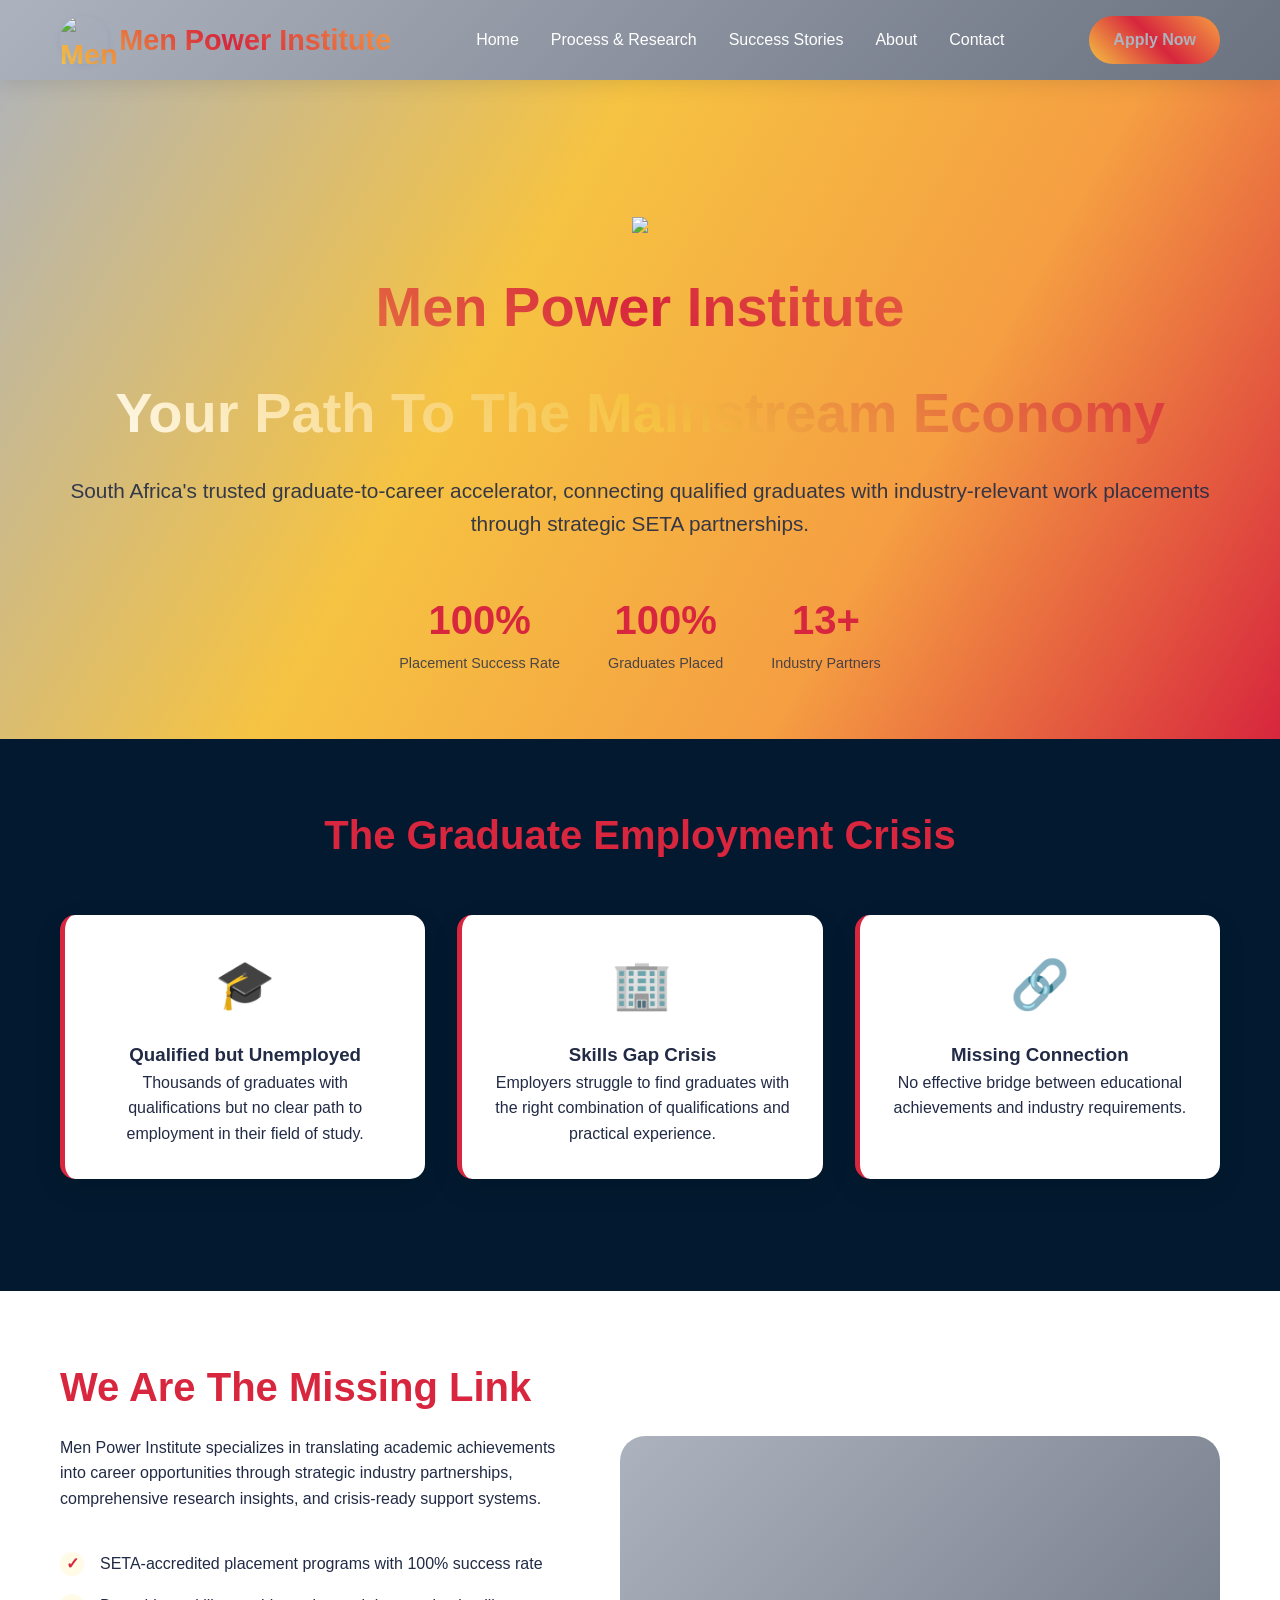
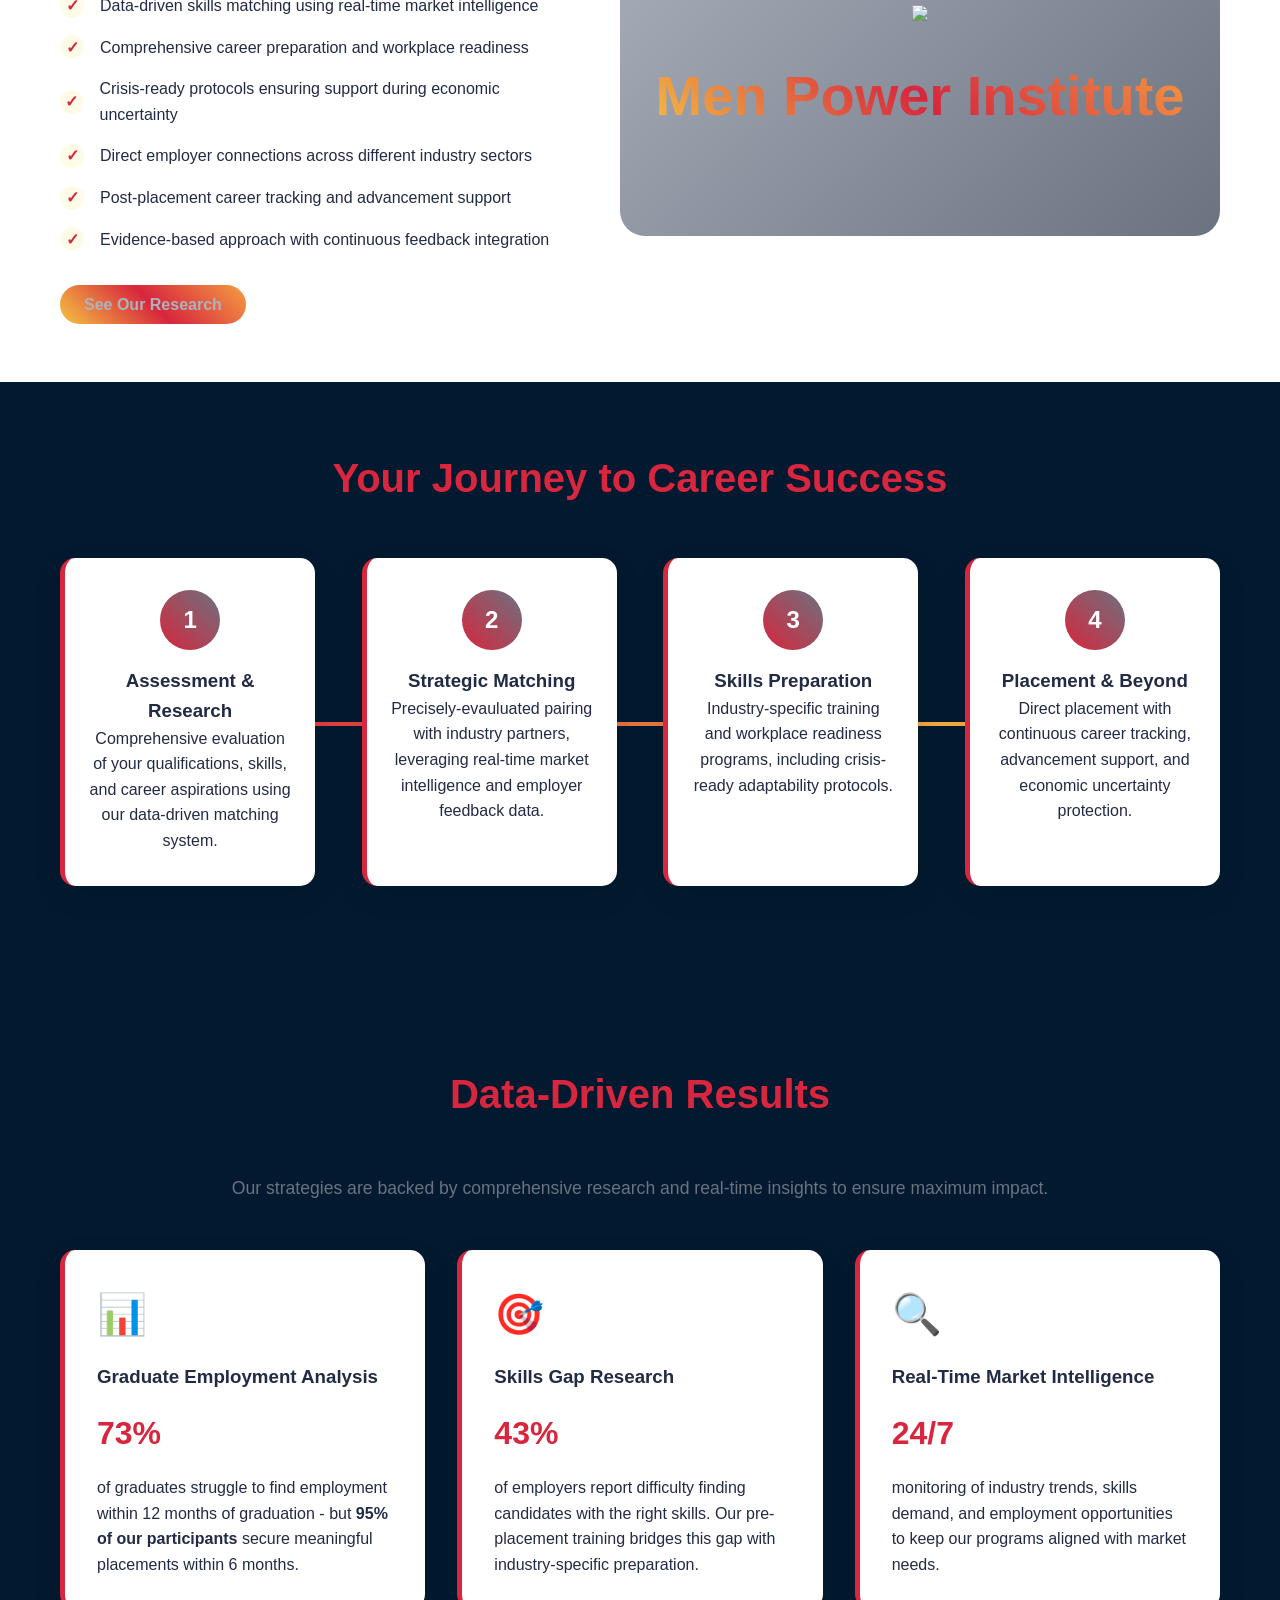
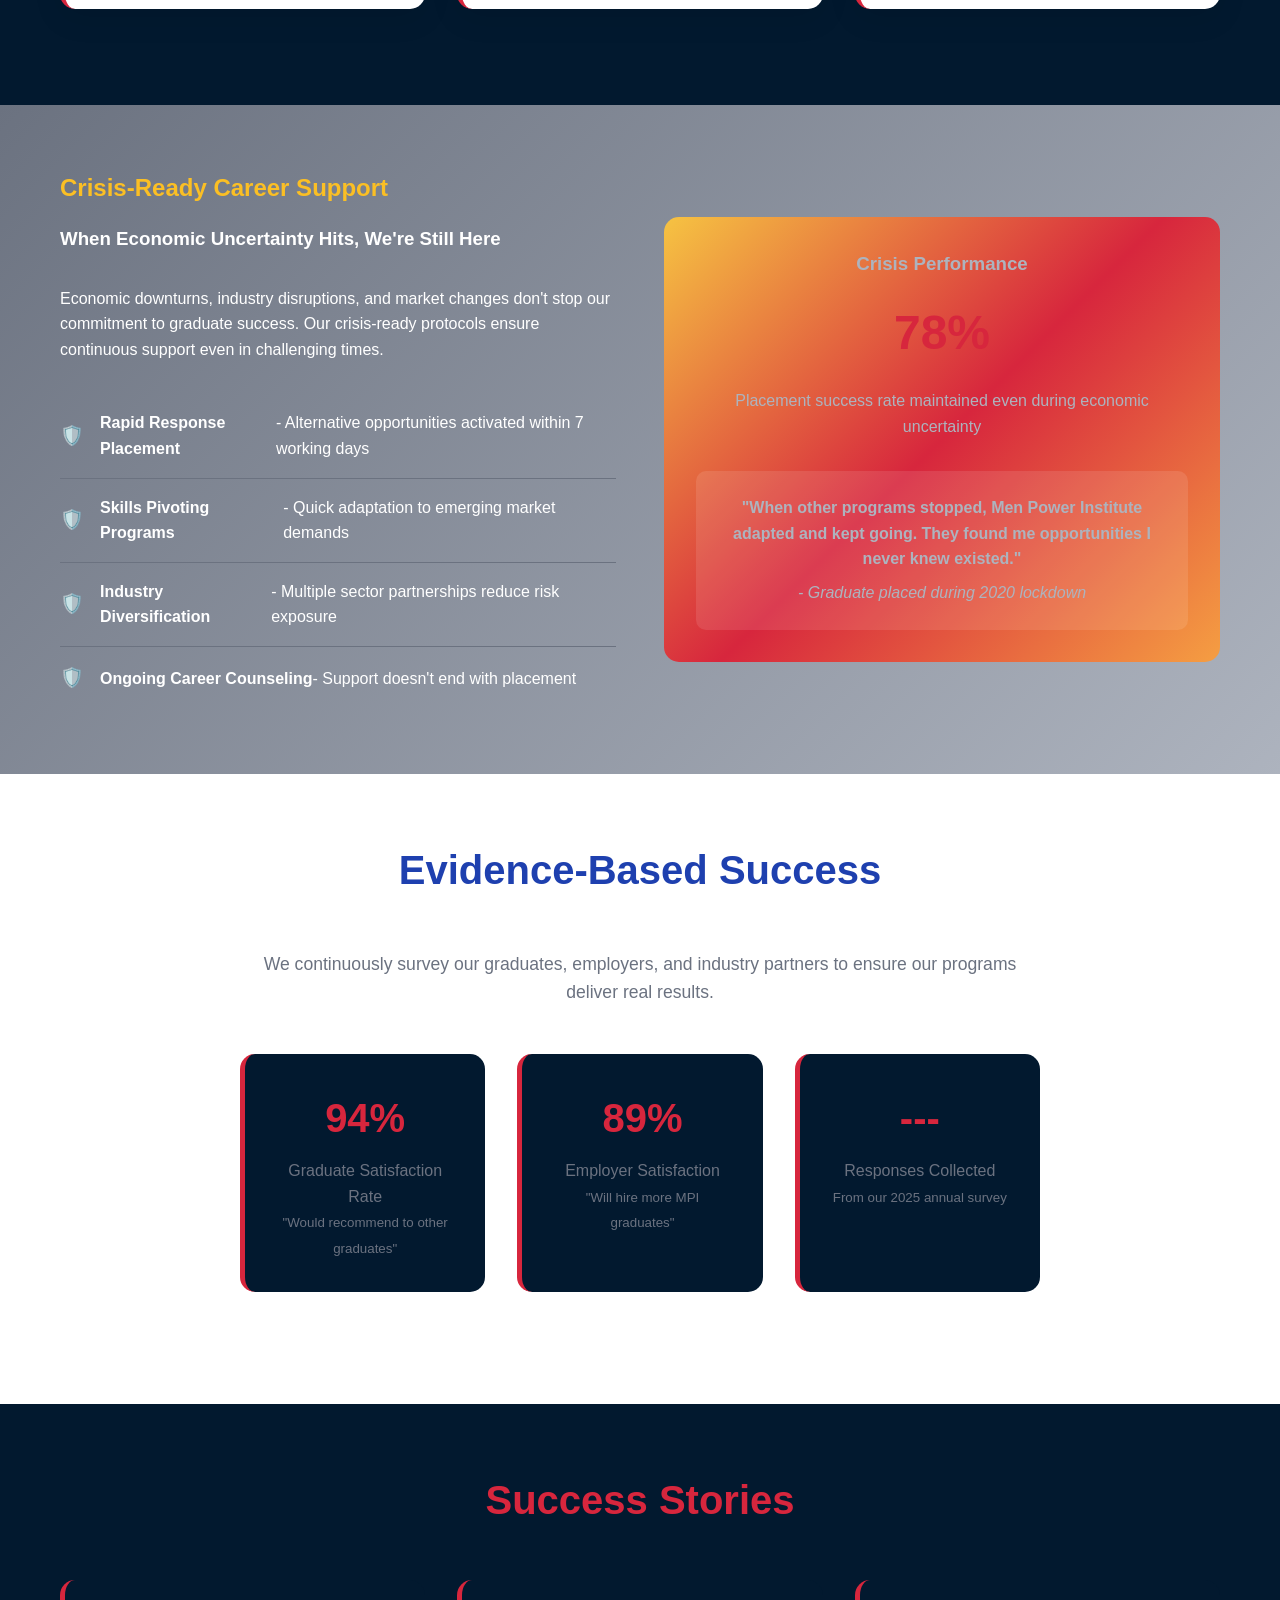
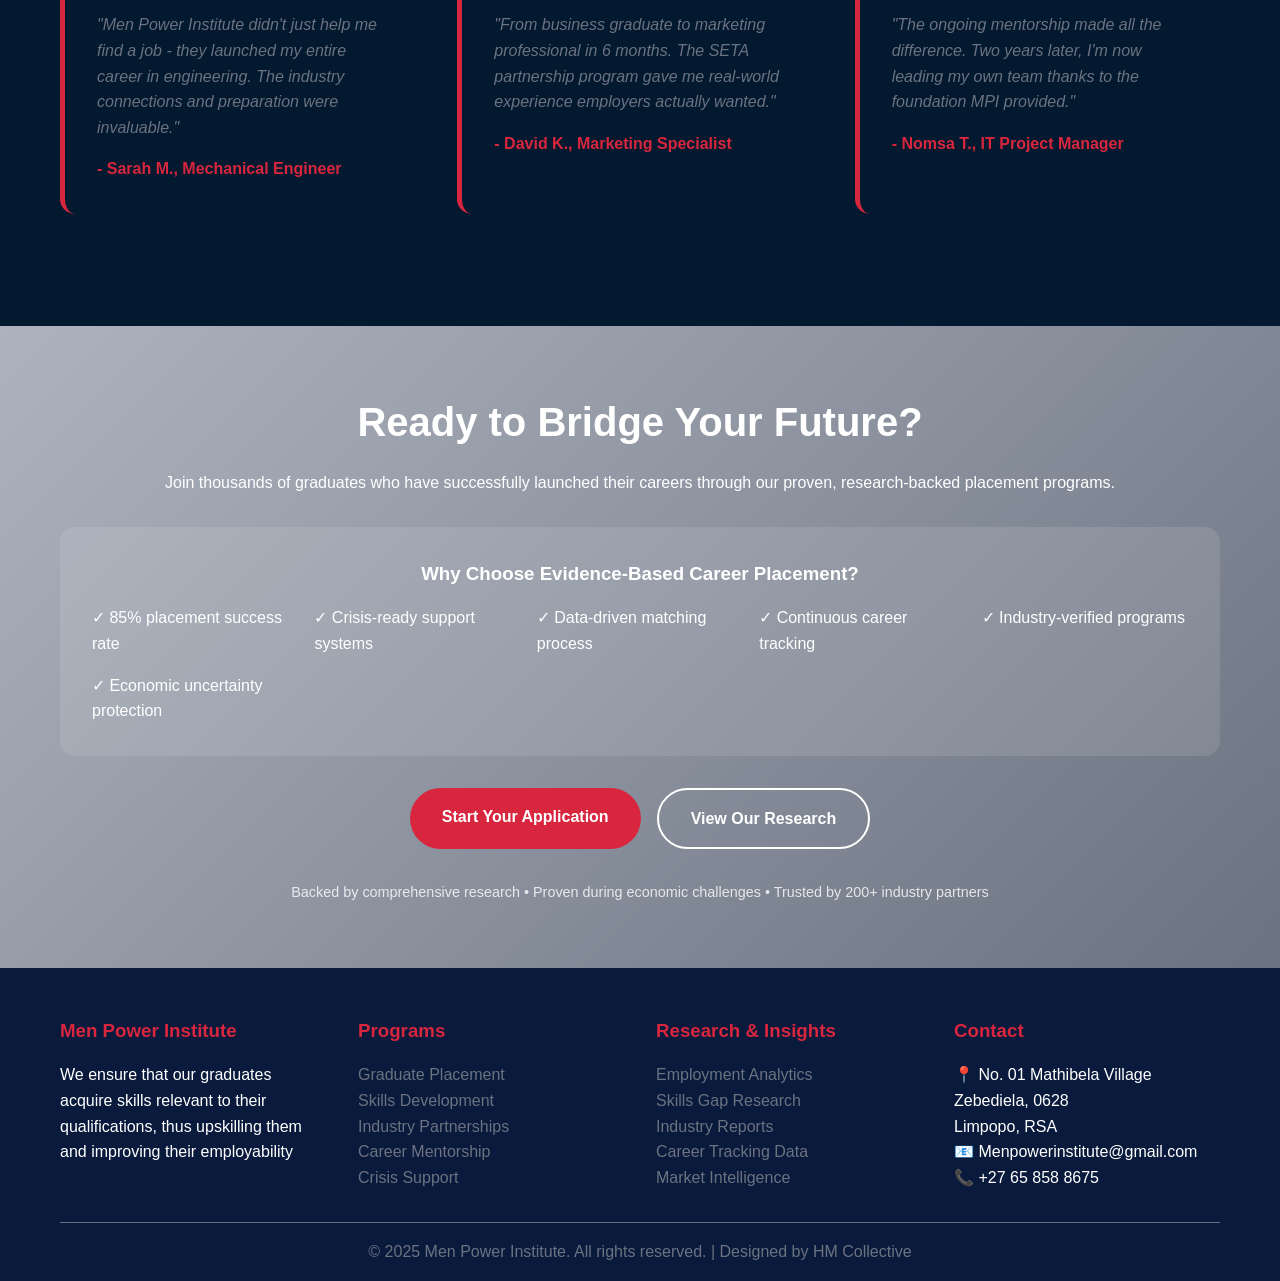
==== Home.html @ bde64625 "Add files via upload" ====
<!DOCTYPE html>
<html lang="en">
    <head>
        <meta charset="UTF-8">
        <meta name="viewport" content="width=device-width, initial-scale=1.0">
        <title>Men Power Institute - Bridging Graduates to Careers</title>
        <link rel="stylesheet" href="style.css">
    </head>
    <body>
        <header class="header" id="main-header">
            <div class="container">
                <nav class="nav">
                    <div class="logo">Men Power Institute</div>
                    <ul class="nav-menu">
                        <li><a href="Home">Home</a></li>
                        <li><a href="Process and Research.html">Process & Research</a></li>
                        <li><a href="#success">Success Stories</a></li>
                        <li><a href="#about">About</a></li>
                        <li><a href="Contact.html">Contact</a></li>
                    </ul>
                    <a href="#apply" class="cta-button">Apply Now</a>
                    <button id="header-toggle" class="header-toggle" aria-label="Expand header">
                        <span>☰</span>
                    </button>
                </nav>
            </div>
        </header>
        <section class="hero" id="home">
            <div style="margin-top: 2rem; font-size: 4rem;">
                <img src="Images/Logo-Image.png" style="max-width: 25%; max-height: 25%;"/>
                <div class="hero-logo">Men Power Institute</div>
            </div>
            <div class="container">
                    <h1>Your Path To The Mainstream Economy</h1>
                    <p class="hero-subtitle">South Africa's trusted graduate-to-career accelerator, connecting qualified graduates with industry-relevant work placements through strategic SETA partnerships.</p>
                    <div class="hero-stats">
                        <div class="stat-item">
                            <div class="stat-number">100%</div>
                            <div class="stat-label">Placement Success Rate</div>
                        </div>
                        <div class="stat-item">
                            <div class="stat-number">100%</div>
                            <div class="stat-label">Graduates Placed</div>
                        </div>
                        <div class="stat-item">
                            <div class="stat-number">13+</div>
                            <div class="stat-label">Industry Partners</div>
                        </div>
                    </div>
                </div>
            </div>
        </section>
        <section class="problem-section">
            <div class="container">
                <h2 class="section-title">The Graduate Employment Crisis</h2>
                <div class="problem-grid">
                    <div class="problem-card">
                        <div class="problem-icon">🎓</div>
                        <h3>Qualified but Unemployed</h3>
                        <p>Thousands of graduates with qualifications but no clear path to employment in their field of study.</p>
                    </div>
                    <div class="problem-card">
                        <div class="problem-icon">🏢</div>
                        <h3>Skills Gap Crisis</h3>
                        <p>Employers struggle to find graduates with the right combination of qualifications and practical experience.</p>
                    </div>
                    <div class="problem-card">
                        <div class="problem-icon">🔗</div>
                        <h3>Missing Connection</h3>
                        <p>No effective bridge between educational achievements and industry requirements.</p>
                    </div>
                </div>
            </div>
        </section>
        <section class="solution-section">
            <div class="container">
                <div class="solution-content">
                    <div class="solution-text">
                        <h2>We Are The Missing Link</h2>
                        <p>Men Power Institute specializes in translating academic achievements into career opportunities through strategic industry partnerships, comprehensive research insights, and crisis-ready support systems.</p>
                        <ul class="solution-features">
                            <li>SETA-accredited placement programs with 100% success rate</li>
                            <li>Data-driven skills matching using real-time market intelligence</li>
                            <li>Comprehensive career preparation and workplace readiness</li>
                            <li>Crisis-ready protocols ensuring support during economic uncertainty</li>
                            <li>Direct employer connections across different industry sectors</li>
                            <li>Post-placement career tracking and advancement support</li>
                            <li>Evidence-based approach with continuous feedback integration</li>
                        </ul>
                        <a href="#research" class="cta-button">See Our Research</a>
                    </div>
                    <div class="solution-visual">
                        <div style="margin-top: 2rem; font-size: 4rem; ">
                            <img src="Images/Logo-Image.png" style="max-width: 100%; max-height: 100%;"/>
                            <div class="hero-logo">Men Power Institute</div>
                        </div>
                    </div>
                </div>
            </div>
        </section>
        <section class="process-section" id="process">
            <div class="container">
                <h2 class="section-title">Your Journey to Career Success</h2>
                <div class="process-timeline">
                    <div class="process-step">
                        <div class="step-number">1</div>
                        <h3>Assessment & Research</h3>
                        <p>Comprehensive evaluation of your qualifications, skills, and career aspirations using our data-driven matching system.</p>
                    </div>
                    <div class="process-step">
                        <div class="step-number">2</div>
                        <h3>Strategic Matching</h3>
                        <p>Precisely-evauluated pairing with industry partners, leveraging real-time market intelligence and employer feedback data.</p>
                    </div>
                    <div class="process-step">
                        <div class="step-number">3</div>
                        <h3>Skills Preparation</h3>
                        <p>Industry-specific training and workplace readiness programs, including crisis-ready adaptability protocols.</p>
                    </div>
                    <div class="process-step">
                        <div class="step-number">4</div>
                        <h3>Placement & Beyond</h3>
                        <p>Direct placement with continuous career tracking, advancement support, and economic uncertainty protection.</p>
                    </div>
                </div>
            </div>
        </section>
        <section class="research-section" id="research">
            <div class="container">
                <h2 class="section-title">Data-Driven Results</h2>
                <p style="text-align: center; margin-bottom: 3rem; color: #6b7280; font-size: 1.1rem;">
                    Our strategies are backed by comprehensive research and real-time insights to ensure maximum impact.
                </p>
                <div class="research-grid">
                    <div class="research-card">
                        <div class="research-icon">📊</div>
                        <h3>Graduate Employment Analysis</h3>
                        <span class="data-highlight">73%</span>
                        <p>of graduates struggle to find employment within 12 months of graduation - but <strong>95% of our participants</strong> secure meaningful placements within 6 months.</p>
                    </div>
                    <div class="research-card">
                        <div class="research-icon">🎯</div>
                        <h3>Skills Gap Research</h3>
                        <span class="data-highlight">43%</span>
                        <p>of employers report difficulty finding candidates with the right skills. Our pre-placement training bridges this gap with industry-specific preparation.</p>
                    </div>
                    <div class="research-card">
                        <div class="research-icon">🔍</div>
                        <h3>Real-Time Market Intelligence</h3>
                        <span class="data-highlight">24/7</span>
                        <p>monitoring of industry trends, skills demand, and employment opportunities to keep our programs aligned with market needs.</p>
                    </div>
                </div>
            </div>
        </section>
        <section class="crisis-section">
            <div class="container">
                <div class="crisis-content">
                    <div class="crisis-text">
                        <h2 style="color: #fbbf24; margin-bottom: 1rem;">Crisis-Ready Career Support</h2>
                        <h3 style="margin-bottom: 2rem;">When Economic Uncertainty Hits, We're Still Here</h3>
                        <p style="margin-bottom: 2rem;">Economic downturns, industry disruptions, and market changes don't stop our commitment to graduate success. Our crisis-ready protocols ensure continuous support even in challenging times.</p>
                        <ul class="crisis-features">
                            <li><strong>Rapid Response Placement</strong> - Alternative opportunities activated within 7 working days</li>
                            <li><strong>Skills Pivoting Programs</strong> - Quick adaptation to emerging market demands</li>
                            <li><strong>Industry Diversification</strong> - Multiple sector partnerships reduce risk exposure</li>
                            <li><strong>Ongoing Career Counseling</strong> - Support doesn't end with placement</li>
                        </ul>
                    </div>
                    <div class="crisis-visual">
                        <h3>Crisis Performance</h3>
                        <div class="crisis-stat">78%</div>
                        <p style="margin-bottom: 2rem;">Placement success rate maintained even during economic uncertainty</p>
                        <div style="background: rgba(255,255,255,0.1); padding: 1.5rem; border-radius: 10px;">
                            <strong>"When other programs stopped, Men Power Institute adapted and kept going. They found me opportunities I never knew existed."</strong>
                            <br><em style="margin-top: 0.5rem; display: block;">- Graduate placed during 2020 lockdown</em>
                        </div>
                    </div>
                </div>
            </div>
        </section>
        <section class="survey-section">
            <div class="container">
                <div class="survey-content">
                    <h2 class="section-title" style="color: #1e40af;">Evidence-Based Success</h2>
                    <p style="margin-bottom: 2rem; color: #6b7280; font-size: 1.1rem;">
                        We continuously survey our graduates, employers, and industry partners to ensure our programs deliver real results.
                    </p>
                    <div class="survey-stats">
                        <div class="survey-stat">
                            <div class="survey-number">94%</div>
                            <div class="survey-label">Graduate Satisfaction Rate</div>
                            <small style="color: #6b7280;">"Would recommend to other graduates"</small>
                        </div>
                        <div class="survey-stat">
                            <div class="survey-number">89%</div>
                            <div class="survey-label">Employer Satisfaction</div>
                            <small style="color: #6b7280;">"Will hire more MPI graduates"</small>
                        </div>
                        <div class="survey-stat">
                            <div class="survey-number">---</div>
                            <div class="survey-label">Responses Collected</div>
                            <small style="color: #6b7280;">From our 2025 annual survey</small>
                        </div>
                    </div>
                    <!-- <div style="background: #f8fafc; padding: 2rem; border-radius: 15px; margin: 3rem 0; border-left: 5px solid #10b981;">
                        <h3 style="color: #1e40af; margin-bottom: 1rem;">What Our Research Reveals:</h3>
                        <div style="display: grid; grid-template-columns: repeat(auto-fit, minmax(250px, 1fr)); gap: 1rem; text-align: left;">
                            <div>• <strong>Faster Career Growth:</strong> N/A (2.3x promotion rate vs industry average)</div>
                            <div>• <strong>Higher Job Satisfaction:</strong> N/A (87% report loving their work)</div>
                            <div>• <strong>Better Skill Matching:</strong> N\A (92% use their degree daily)</div>
                            <div>• <strong>Stronger Networks:</strong> N\A (78% maintain industry connections)</div>
                        </div> -- IGNORE --->
                    </div>
                </div>
            </div>
        </section>
        <section class="success-section" id="success">
            <div class="container">
                <h2 class="section-title">Success Stories</h2>
                <div class="testimonials">
                    <div class="testimonial">
                        <p class="testimonial-text">"Men Power Institute didn't just help me find a job - they launched my entire career in engineering. The industry connections and preparation were invaluable."</p>
                        <p class="testimonial-author">- Sarah M., Mechanical Engineer</p>
                    </div>
                    <div class="testimonial">
                        <p class="testimonial-text">"From business graduate to marketing professional in 6 months. The SETA partnership program gave me real-world experience employers actually wanted."</p>
                        <p class="testimonial-author">- David K., Marketing Specialist</p>
                    </div>
                    <div class="testimonial">
                        <p class="testimonial-text">"The ongoing mentorship made all the difference. Two years later, I'm now leading my own team thanks to the foundation MPI provided."</p>
                        <p class="testimonial-author">- Nomsa T., IT Project Manager</p>
                    </div>
                </div>
            </div>
        </section>
        <section class="cta-section" id="apply">
            <div class="container">
                <div class="cta-content">
                    <h2>Ready to Bridge Your Future?</h2>
                    <p>Join thousands of graduates who have successfully launched their careers through our proven, research-backed placement programs.</p>
                    <div style="background: rgba(255,255,255,0.1); padding: 2rem; border-radius: 15px; margin: 2rem 0;">
                        <h3 style="margin-bottom: 1rem;">Why Choose Evidence-Based Career Placement?</h3>
                        <div style="display: grid; grid-template-columns: repeat(auto-fit, minmax(200px, 1fr)); gap: 1rem; text-align: left;">
                            <div>✓ 85% placement success rate</div>
                            <div>✓ Crisis-ready support systems</div>
                            <div>✓ Data-driven matching process</div>
                            <div>✓ Continuous career tracking</div>
                            <div>✓ Industry-verified programs</div>
                            <div>✓ Economic uncertainty protection</div>
                        </div>
                    </div>
                    <div class="cta-buttons">
                        <a href="Application.html" class="btn-primary">Start Your Application</a>
                        <a href="#research" class="btn-secondary">View Our Research</a>
                    </div>
                    <p style="margin-top: 2rem; font-size: 0.9rem; opacity: 0.8;">
                        Backed by comprehensive research • Proven during economic challenges • Trusted by 200+ industry partners
                    </p>
                </div>
            </div>
        </section>
        <footer class="footer" id="contact">
            <div class="container">
                <div class="footer-content">
                    <div class="footer-section">
                        <h3>Men Power Institute</h3>
                        <p>We ensure that our graduates acquire skills relevant to their qualifications, thus upskilling them and improving their employability</p>
                    </div>
                    <div class="footer-section">
                        <h3>Programs</h3>
                        <ul style="list-style: none;">
                            <li><a href="#">Graduate Placement</a></li>
                            <li><a href="#">Skills Development</a></li>
                            <li><a href="#">Industry Partnerships</a></li>
                            <li><a href="#">Career Mentorship</a></li>
                            <li><a href="#">Crisis Support</a></li>
                        </ul>
                    </div>
                    <div class="footer-section">
                        <h3>Research & Insights</h3>
                        <ul style="list-style: none;">
                            <li><a href="#">Employment Analytics</a></li>
                            <li><a href="#">Skills Gap Research</a></li>
                            <li><a href="#">Industry Reports</a></li>
                            <li><a href="#">Career Tracking Data</a></li>
                            <li><a href="#">Market Intelligence</a></li>
                        </ul>
                    </div>
                    <div class="footer-section">
                        <h3>Contact</h3>
                        <p>📍 No. 01 Mathibela Village</p>
                        <p> Zebediela, 0628 </p> 
                        <p> Limpopo, RSA </p>
                        <p>📧 Menpowerinstitute@gmail.com </p>
                        <p>📞 +27 65 858 8675 </p>
                    </div>
                </div>
                <div class="footer-bottom">
                    <p>&copy; 2025 Men Power Institute. All rights reserved. | Designed by HM Collective</p>
                </div>
            </div>
        </footer>
        <script>
            // Replace logo text with image + text after DOM loads
            window.addEventListener('DOMContentLoaded', function() {
                const logo = document.querySelector('.logo');
                if (logo) {
                    const container = document.createElement('span');
                    container.className = 'logo-container';
                    const img = document.createElement('img');
                    img.src = 'Images/Logo-Image.png';
                    img.alt = 'Men Power Institute Logo';
                    container.appendChild(img);
                    const text = document.createElement('span');
                    text.innerHTML = logo.innerHTML;
                    container.appendChild(text);
                    logo.innerHTML = '';
                    logo.appendChild(container);
                }
            });
            // Minimize header on scroll and show toggle icon with smooth transitions
            const header = document.getElementById('main-header');
            const toggleBtn = document.getElementById('header-toggle');
            let minimized = false;
            window.addEventListener('scroll', function() {
                if (window.scrollY > 80 && !minimized) {
                    header.classList.add('minimized');
                    header.classList.remove('expanded');
                    minimized = true;
                } else if (window.scrollY <= 80 && minimized) {
                    header.classList.remove('minimized');
                    header.classList.remove('expanded');
                    minimized = false;
                }
            });
            toggleBtn.addEventListener('click', function() {
                header.classList.remove('minimized');
                header.classList.add('expanded');
            });
            document.addEventListener('click', function(e) {
                if (header.classList.contains('expanded') && !header.contains(e.target)) {
                    header.classList.remove('expanded');
                    header.classList.add('minimized');
                }
            });
            // Simple scroll animations
            function animateOnScroll() {
                const elements = document.querySelectorAll('.problem-card, .process-step, .testimonial');
                elements.forEach(element => {
                    const elementTop = element.getBoundingClientRect().top;
                    const windowHeight = window.innerHeight;
                    if (elementTop < windowHeight - 100) {
                        element.style.opacity = '1';
                        element.style.transform = 'translateY(0)';
                        element.style.transition = 'all 0.6s ease-out';
                    } else {
                        element.style.opacity = '0';
                        element.style.transform = 'translateY(30px)';
                    }
                });
            }
            window.addEventListener('scroll', animateOnScroll);
            window.addEventListener('load', animateOnScroll);
            // Smooth scrolling for navigation links
            document.querySelectorAll('a[href^="#"]').forEach(anchor => {
                anchor.addEventListener('click', function (e) {
                    e.preventDefault();
                    const target = document.querySelector(this.getAttribute('href'));
                    if (target) {
                        target.scrollIntoView({ behavior: 'smooth', block: 'start' });
                    }
                });
            });
        </script>
    </body>
</html>
---- style.css ----
:root {
            --primary-blue: #adb3be;
            --secondary-blue: #1e3269;
            --accent-gold: #f6c342;
            --accent-orange: #f59e42;
            --accent-red: #d7263d;
            --accent-grey: #6b7280;
            --light-bg: rgb(2, 25, 47);
            --dark-bg: #0a1a3c;
            --white: #ffffff;
            --black: #000000;
            --text-dark: #222b45;
            --text-light: #03386e;
        }
        * { margin: 0; padding: 0; box-sizing: border-box; }
        body {
            font-family: 'Inter', -apple-system, BlinkMacSystemFont, sans-serif;
            line-height: 1.6;
            color: var(--text-dark);
            background: var(--white);
        }
        .container { max-width: 1200px; margin: 0 auto; padding: 0 20px; }
        /* Header */
        .header {
            background: linear-gradient(135deg, var(--primary-blue) 0%, var(--accent-grey) 100%);
            color: var(--white);
            padding: 1rem 0;
            position: fixed;
            width: 100%;
            top: 0;
            z-index: 1000;
            box-shadow: 0 4px 20px rgba(0,0,0,0.1);
            transition: padding 0.3s, box-shadow 0.3s;
        }
        .nav { display: flex; justify-content: space-between; align-items: center; }
        .logo {
            font-size: 1.8rem;
            font-weight: 700;
            background: linear-gradient(45deg, var(--accent-gold), var(--accent-red), var(--accent-orange));
            -webkit-background-clip: text;
            -webkit-text-fill-color: transparent;
            background-clip: text;
        }
        .logo-container { display: flex; align-items: center; gap: 0.7rem; }
        .logo-container img {
            height: 48px; width: 48px; object-fit: contain; border-radius: 50%;
            background: transparent; box-shadow: 0 2px 8px rgba(30,64,175,0.08);
            transition: height 0.3s, width 0.3s, transform 0.5s cubic-bezier(.4,2,.3,1);
        }
        .nav-menu { display: flex; list-style: none; gap: 2rem; }
        .nav-menu a {
            color: var(--white); text-decoration: none; font-weight: 500; transition: color 0.3s;
        }
        .nav-menu a:hover { color: var(--accent-red); }
        .cta-button {
            background: linear-gradient(45deg, var(--accent-gold), var(--accent-red), var(--accent-orange));
            color: var(--primary-blue); padding: 0.7rem 1.5rem; border: none; border-radius: 50px;
            font-weight: 600; cursor: pointer; transition: transform 0.3s; text-decoration: none;
        }
        .cta-button:hover {
            transform: translateY(-2px);
            box-shadow: 0 8px 25px rgba(215, 38, 61, 0.18);
        }
        .header-toggle {
            display: none; background: none; border: none; color: var(--white); cursor: pointer;
            margin-left: 1rem; font-size: 1.8rem; transition: all 0.3s;
        }
        .header.minimized { padding: 0.5rem 0; box-shadow: 0 2px 10px rgba(0,0,0,0.08); }
        .header.minimized .logo-container img { height: 32px; width: 32px; transform: translateX(-20px) rotate(-360deg); }
        .header.minimized .logo-container span { font-size: 1.2rem; opacity: 0.7; }
        .header.minimized .nav-menu, .header.minimized .cta-button {
            opacity: 0; pointer-events: none; transform: translateY(-20px);
        }
        .header.minimized .header-toggle { display: inline-block !important; opacity: 1; transform: translateY(0); }
        .header.expanded .nav-menu, .header.expanded .cta-button {
            display: flex !important; opacity: 1; pointer-events: auto; transform: translateY(0);
        }
        .header.expanded .logo-container img { transform: translateX(0) rotate(0deg); }
        .header.expanded .header-toggle { display: none !important; }
        @media (max-width: 768px) {
            .hero h1 { font-size: 2.5rem; }
            .hero-stats { flex-direction: column; gap: 1rem; }
            .solution-content { grid-template-columns: 1fr; }
            .process-timeline { flex-direction: column; gap: 1rem; }
            .process-timeline::before { display: none; }
            .process-step { width: 100%; }
            .nav-menu { display: none !important; }
            .header.expanded .nav-menu {
                display: flex !important; flex-direction: column; position: absolute; top: 60px; right: 20px;
                background: var(--primary-blue); padding: 1rem 2rem; border-radius: 10px; z-index: 1001;
                opacity: 1; transform: translateY(0);
            }
            .header.expanded .cta-button { display: block !important; margin-top: 1rem; opacity: 1; }
            .header-toggle { display: inline-block !important; opacity: 1; }
        }
        /* Hero Section */
        .hero {
            color: var(--); padding: 8rem 0 4rem; text-align: center; position: relative; overflow: hidden;
            background: linear-gradient(120deg, var(--primary-blue) 0%, var(--accent-gold) 40%, var(--accent-orange) 70%, var(--accent-red) 100%);
            animation: heroSlideshow 16s linear infinite; transition: background 2s;
        }
        @keyframes heroSlideshow {
            0% { background: linear-gradient(120deg, #0a1a3c 0%, #f6c342 40%, #f59e42 70%, #d7263d 100%);}
            20% { background: linear-gradient(120deg, #1e3269 0%, #f6c342 40%, #f59e42 70%, #d7263d 100%);}
            40% { background: linear-gradient(120deg, #0a1a3c 0%, #f59e42 40%, #f6c342 70%, #d7263d 100%);}
            60% { background: linear-gradient(120deg, #d7263d 0%, #f6c342 40%, #f59e42 70%, #0a1a3c 100%);}
            80% { background: linear-gradient(120deg, #f6c342 0%, #d7263d 40%, #0a1a3c 70%, #f59e42 100%);}
            100% { background: linear-gradient(120deg, #0a1a3c 0%, #f6c342 40%, #f59e42 70%, #d7263d 100%);}
        }
        .hero::before {
            content: '';
            position: absolute; top: 0; left: 0; right: 0; bottom: 0;
            background: url('data:image/svg+xml,<svg xmlns="http://www.w3.org/2000/svg" viewBox="0 0 1000 1000"><polygon fill="%23d7263d08" points="0,1000 1000,800 1000,1000"/></svg>');
            background-size: cover;
        }
        .hero-content { position: relative; z-index: 2; }

        .hero-logo {
            font-size: 3.5rem; margin-bottom: 1rem;
            font-weight: 700;
            background: linear-gradient(45deg, var(--accent-gold), var(--accent-red), var(--accent-orange));
            -webkit-background-clip: text;
            -webkit-text-fill-color: transparent;
            background-clip: text;
        }
        .hero h1 {
            font-size: 3.5rem; margin-bottom: 1rem;
            background: linear-gradient(45deg, var(--white), var(--accent-gold), var(--accent-red));
            -webkit-background-clip: text; -webkit-text-fill-color: transparent; background-clip: text;
        }
        .hero-subtitle { font-size: 1.3rem; margin-bottom: 2rem; opacity: 0.9; }
        .hero-stats { display: flex; justify-content: center; gap: 3rem; margin-top: 3rem; }
        .stat-item { text-align: center; }
        .stat-number { font-size: 2.5rem; font-weight: 700; color: var(--accent-red); }
        .stat-label { font-size: 0.9rem; opacity: 0.8; }
        /* Problem Section */
        .problem-section { padding: 4rem 0; background: var(--light-bg); }
        .section-title { font-size: 2.5rem; text-align: center; margin-bottom: 3rem; color: var(--accent-red); }
        .problem-grid {
            display: grid; grid-template-columns: repeat(auto-fit, minmax(300px, 1fr)); gap: 2rem; margin-bottom: 3rem;
        }
        .problem-card {
            background: var(--white); padding: 2rem; border-radius: 15px;
            box-shadow: 0 10px 30px rgba(0,0,0,0.08); text-align: center; transition: transform 0.3s;
            border-left: 5px solid var(--accent-red);
        }
        .problem-card:hover { transform: translateY(-10px); }
        .problem-icon { font-size: 3rem; margin-bottom: 1rem; }
        /* Solution Section */
        .solution-section { padding: 4rem 0; background: var(--white); }
        .solution-content {
            display: grid; grid-template-columns: 1fr 1fr; gap: 3rem; align-items: center;
        }
        .solution-text h2 { font-size: 2.5rem; margin-bottom: 1rem; color: var(--accent-red); }
        .solution-features { list-style: none; margin: 2rem 0; }
        .solution-features li {
            padding: 0.5rem 0; display: flex; align-items: center;
        }
        .solution-features li::before {
            content: '✓'; color: var(--accent-red); font-weight: bold; margin-right: 1rem;
            background: #fffbe6; border-radius: 50%; width: 24px; height: 24px; display: flex; align-items: center; justify-content: center;
        }
        .solution-visual {
            background: linear-gradient(135deg, var(--primary-blue), var(--accent-grey));
            border-radius: 25px; padding: 2rem; color: var(--white); text-align: center; min-height: 400px; min-width: 600px;
            display: flex; flex-direction: column; justify-content: center;
        }
        /* Process Section */
        .process-section { padding: 4rem 0; background: var(--light-bg); }
        .process-timeline {
            display: flex; justify-content: space-between; margin: 3rem 0; position: relative;
        }
        .process-timeline::before {
            content: ''; position: absolute; top: 50%; left: 10%; right: 10%; height: 4px;
            background: linear-gradient(90deg, var(--accent-red), var(--accent-gold)); border-radius: 2px;
        }
        .process-step {
            background: var(--white); border-radius: 15px; padding: 2rem 1.5rem; text-align: center;
            box-shadow: 0 10px 30px rgba(0,0,0,0.08); position: relative; z-index: 2; width: 22%;
            border-left: 5px solid var(--accent-red);
        }
        .step-number {
            background: linear-gradient(45deg, var(--accent-red), var(--accent-grey));
            color: var(--white); width: 60px; height: 60px; border-radius: 50%;
            display: flex; align-items: center; justify-content: center; font-size: 1.5rem; font-weight: bold; margin: 0 auto 1rem;
        }
        /* Research Section */
        .research-section { padding: 4rem 0; background: var(--light-bg); }
        .research-grid {
            display: grid; grid-template-columns: repeat(auto-fit, minmax(300px, 1fr)); gap: 2rem; margin: 2rem 0;
        }
        .research-card {
            background: var(--white); padding: 2rem; border-radius: 15px;
            box-shadow: 0 10px 30px rgba(0,0,0,0.08); transition: transform 0.3s;
            border-left: 5px solid var(--accent-red);
        }
        .research-card:hover { transform: translateY(-5px); }
        .research-icon { font-size: 2.5rem; margin-bottom: 1rem; color: var(--accent-red); }
        .data-highlight { font-size: 2rem; font-weight: 700; color: var(--accent-red); display: block; margin: 1rem 0; }
        /* Crisis Readiness Section */
        .crisis-section {
            padding: 4rem 0; background: linear-gradient(135deg, var(--accent-grey) 0%, var(--primary-blue) 100%);
            color: var(--white);
        }
        .crisis-content {
            display: grid; grid-template-columns: 1fr 1fr; gap: 3rem; align-items: center;
        }
        .crisis-features { list-style: none; }
        .crisis-features li {
            padding: 1rem 0; display: flex; align-items: center; border-bottom: 1px solid var(--accent-grey);
        }
        .crisis-features li:last-child { border-bottom: none; }
        .crisis-features li::before { content: '🛡️'; margin-right: 1rem; font-size: 1.2rem; }
        .crisis-visual {
            background: linear-gradient(135deg, var(--accent-gold), var(--accent-red), var(--accent-orange));
            border-radius: 15px; padding: 2rem; text-align: center; color: var(--primary-blue);
        }
        .crisis-stat { font-size: 3rem; font-weight: 700; margin: 1rem 0; color: var(--accent-red); }
        /* Survey Section */
        .survey-section { padding: 4rem 0; background: var(--white); }
        .survey-content { text-align: center; max-width: 800px; margin: 0 auto; }
        .survey-stats {
            display: grid; grid-template-columns: repeat(auto-fit, minmax(200px, 1fr)); gap: 2rem; margin: 3rem 0;
        }
        .survey-stat {
            background: var(--light-bg); padding: 2rem; border-radius: 15px; border-left: 5px solid var(--accent-red);
        }
        .survey-number { font-size: 2.5rem; font-weight: 700; color: var(--accent-red); }
        .survey-label { color: var(--accent-grey); margin-top: 0.5rem; }
        /* Success Stories */
        .success-section { padding: 4rem 0; background: var(--light-bg); }
        .testimonials {
            display: grid; grid-template-columns: repeat(auto-fit, minmax(350px, 1fr)); gap: 2rem; margin: 3rem 0;
        }
        .testimonial {
            background: var(--light-bg); padding: 2rem; border-radius: 15px; border-left: 5px solid var(--accent-red);
        }
        .testimonial-text { font-style: italic; margin-bottom: 1rem; color: var(--accent-grey); }
        .testimonial-author { font-weight: 600; color: var(--accent-red); }
        /* CTA Section */
        .cta-section {
            background: linear-gradient(135deg, var(--primary-blue), var(--accent-grey));
            color: var(--white); padding: 4rem 0; text-align: center;
        }
        .cta-content h2 { font-size: 2.5rem; margin-bottom: 1rem; }
        .cta-buttons {
            display: flex; gap: 1rem; justify-content: center; margin-top: 2rem; flex-wrap: wrap;
        }
        .btn-primary {
            background: var(--accent-red); color: var(--white); padding: 1rem 2rem; border: none; border-radius: 50px;
            font-weight: 600; text-decoration: none; transition: all 0.3s;
        }
        .btn-primary:hover { background: var(--accent-gold); color: var(--primary-blue); transform: translateY(-2px); }
        .btn-secondary {
            background: transparent; color: var(--white); padding: 1rem 2rem; border: 2px solid var(--white);
            border-radius: 50px; font-weight: 600; text-decoration: none; transition: all 0.3s;
        }
        .btn-secondary:hover { background: var(--accent-grey); color: var(--white); }
        /* Footer */
        .footer { background: var(--dark-bg); color: var(--white); padding: 3rem 0 1rem; }
        .footer-content {
            display: grid; grid-template-columns: repeat(auto-fit, minmax(250px, 1fr)); gap: 2rem; margin-bottom: 2rem;
        }
        .footer-section h3 { color: var(--accent-red); margin-bottom: 1rem; }
        .footer-section a { color: var(--accent-grey); text-decoration: none; transition: color 0.3s; }
        .footer-section a:hover { color: var(--accent-red); }
        .footer-bottom {
            border-top: 1px solid var(--accent-grey); padding-top: 1rem; text-align: center; color: var(--accent-grey);
        }
        /* Animations */
        @keyframes fadeInUp {
            from { opacity: 0; transform: translateY(30px);}
            to { opacity: 1; transform: translateY(0);}
        }
        .animate-fadeInUp { animation: fadeInUp 0.6s ease-out; 
        }
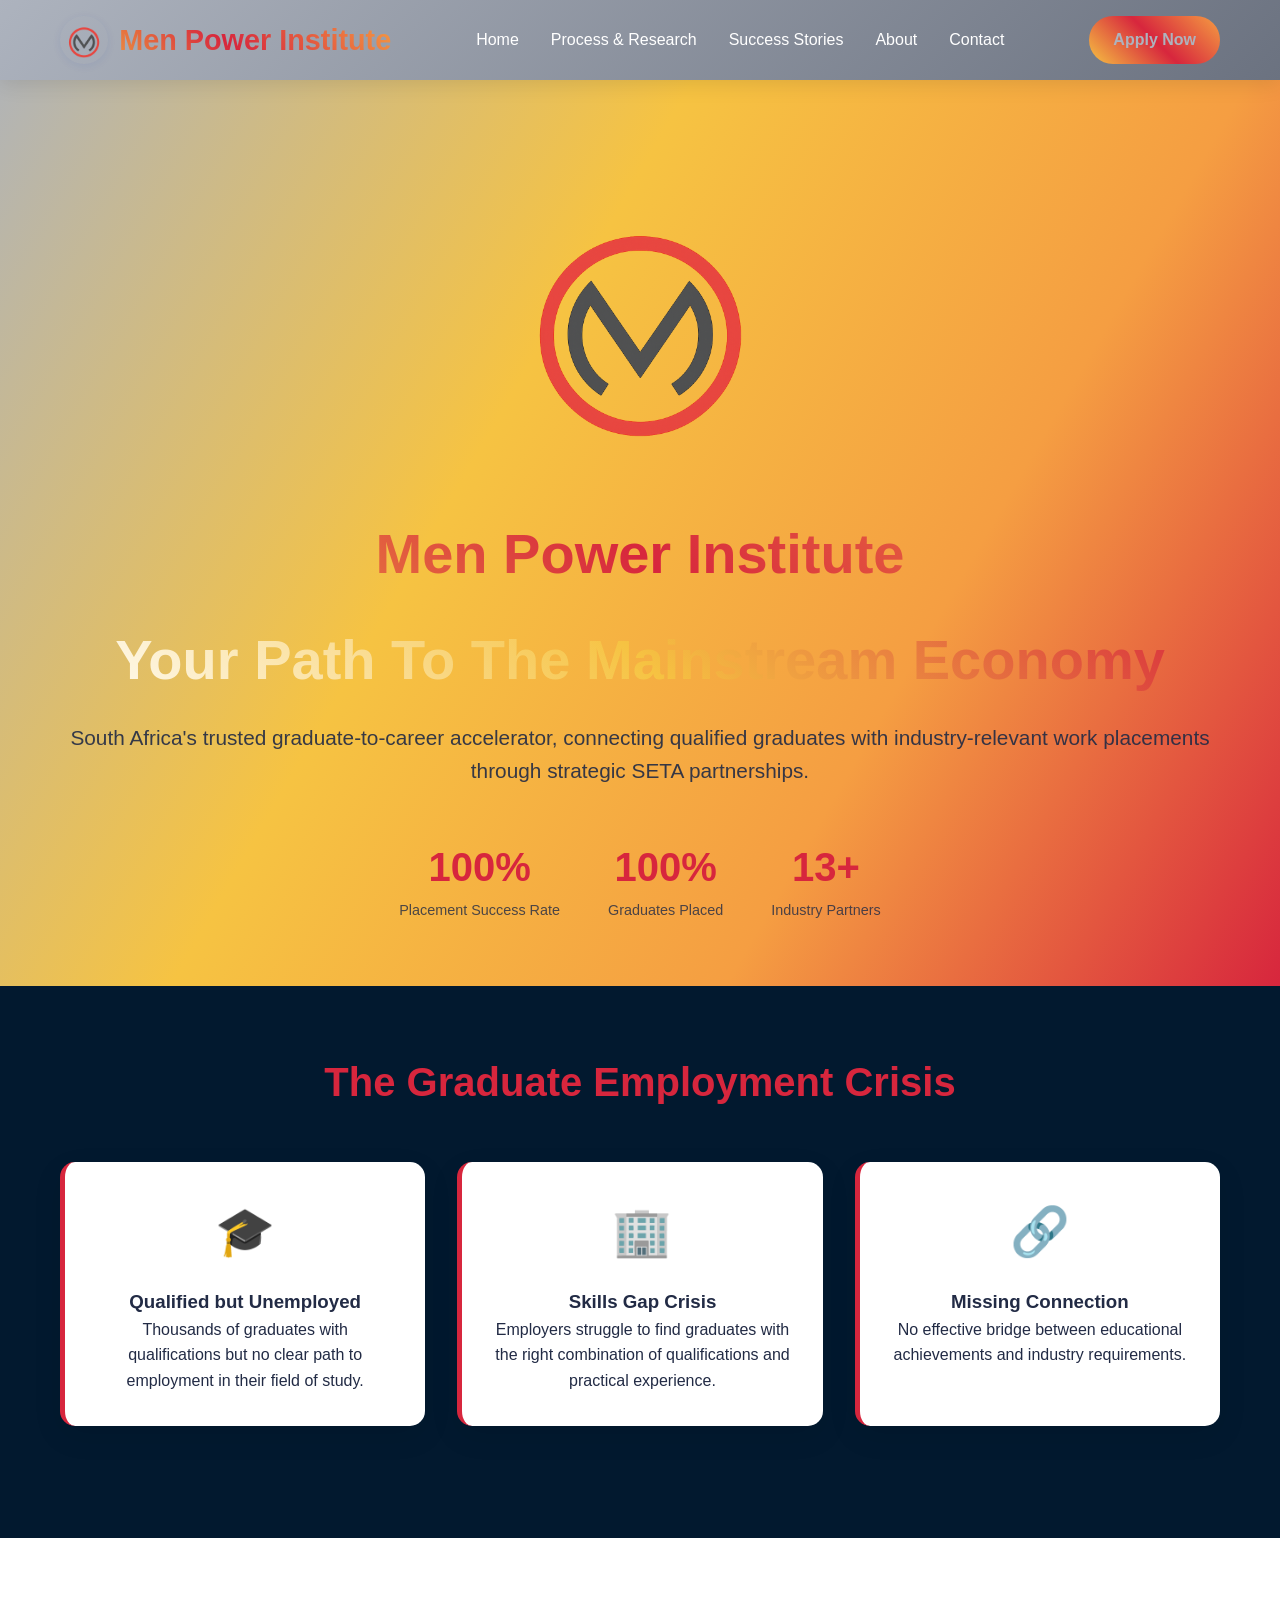
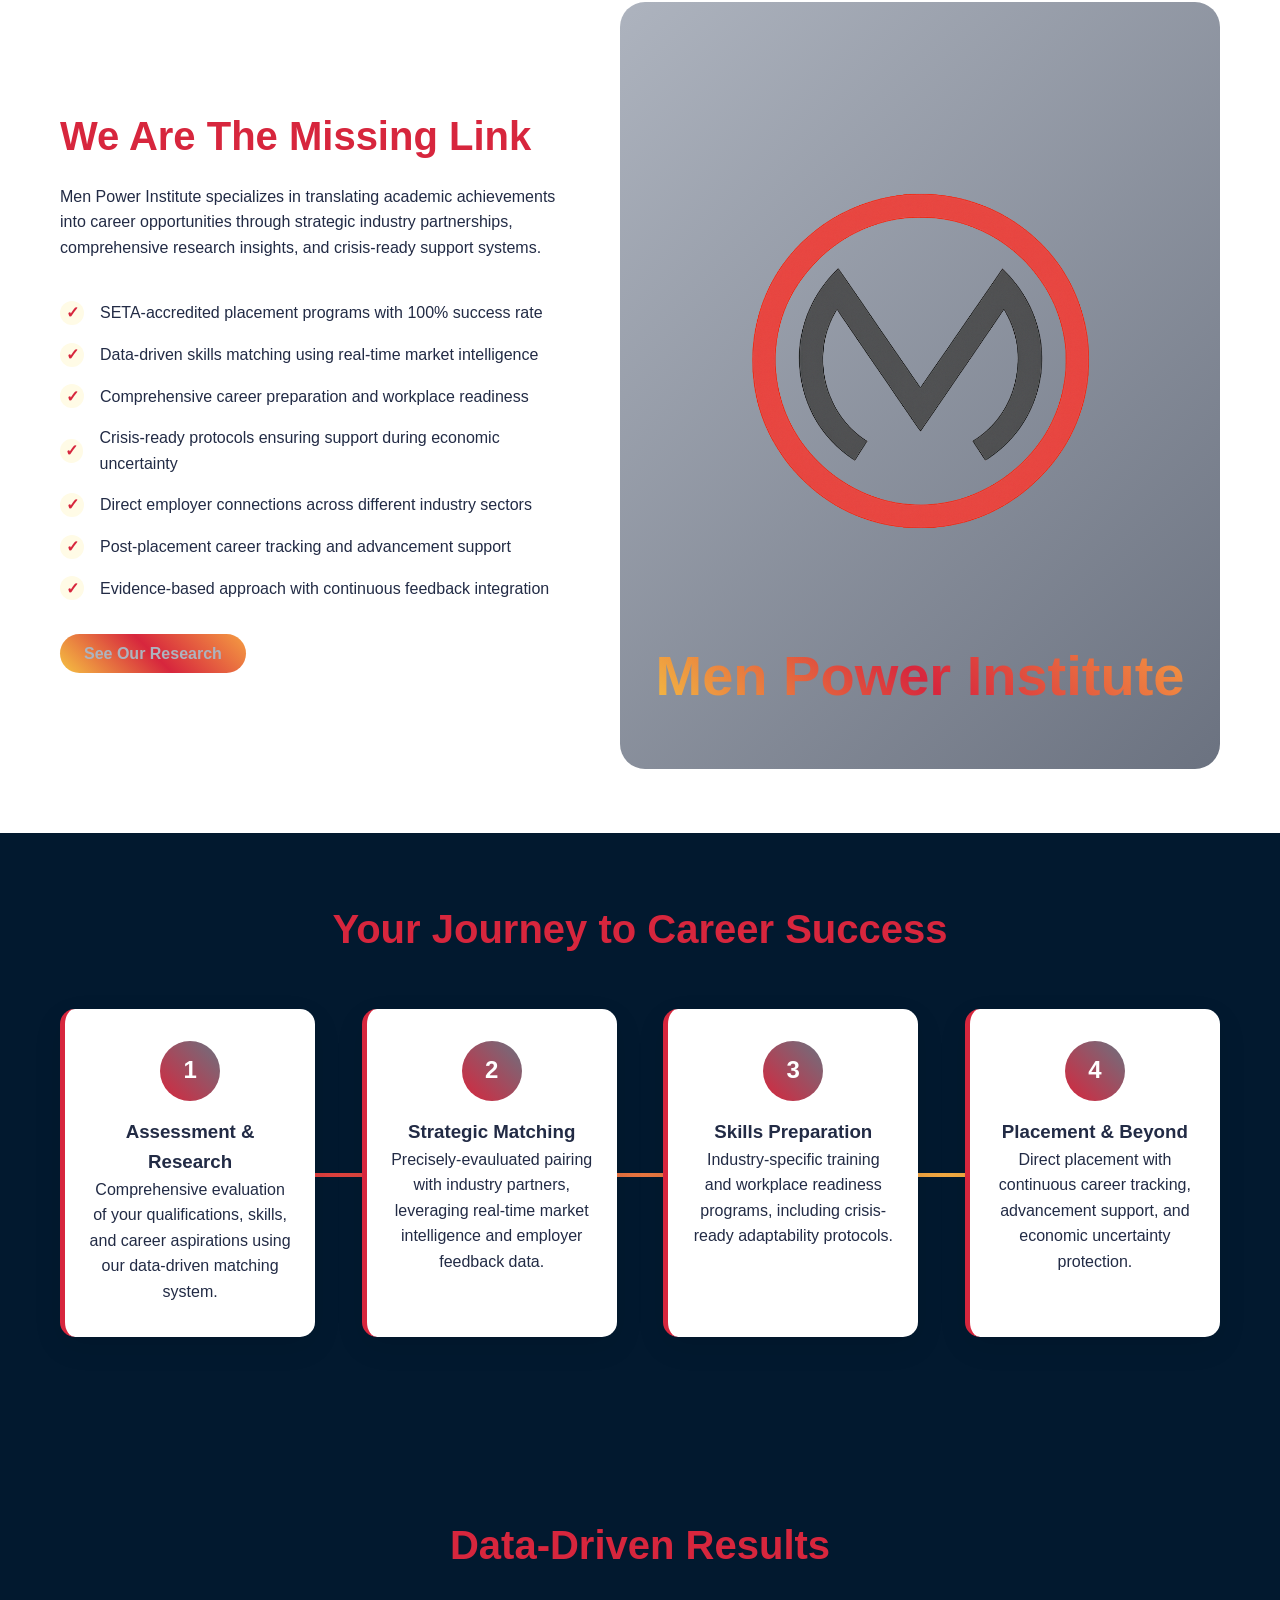
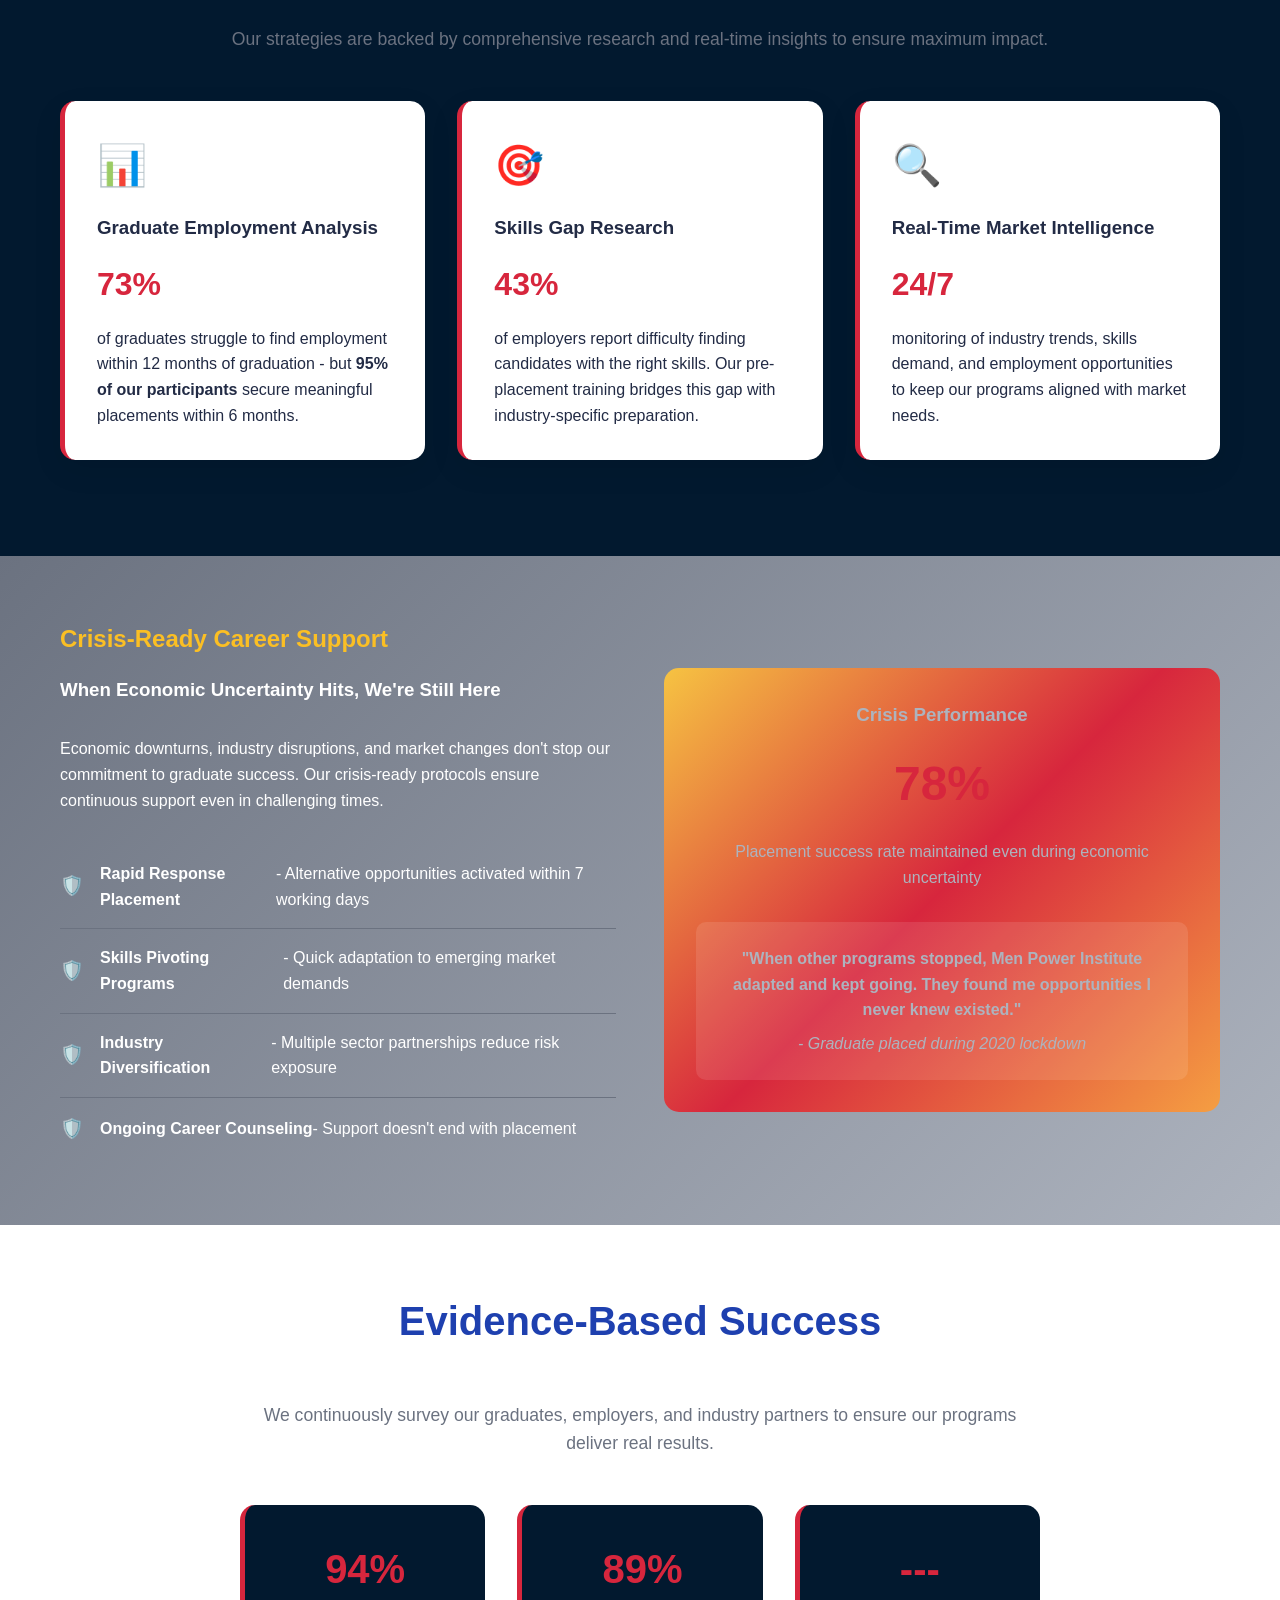
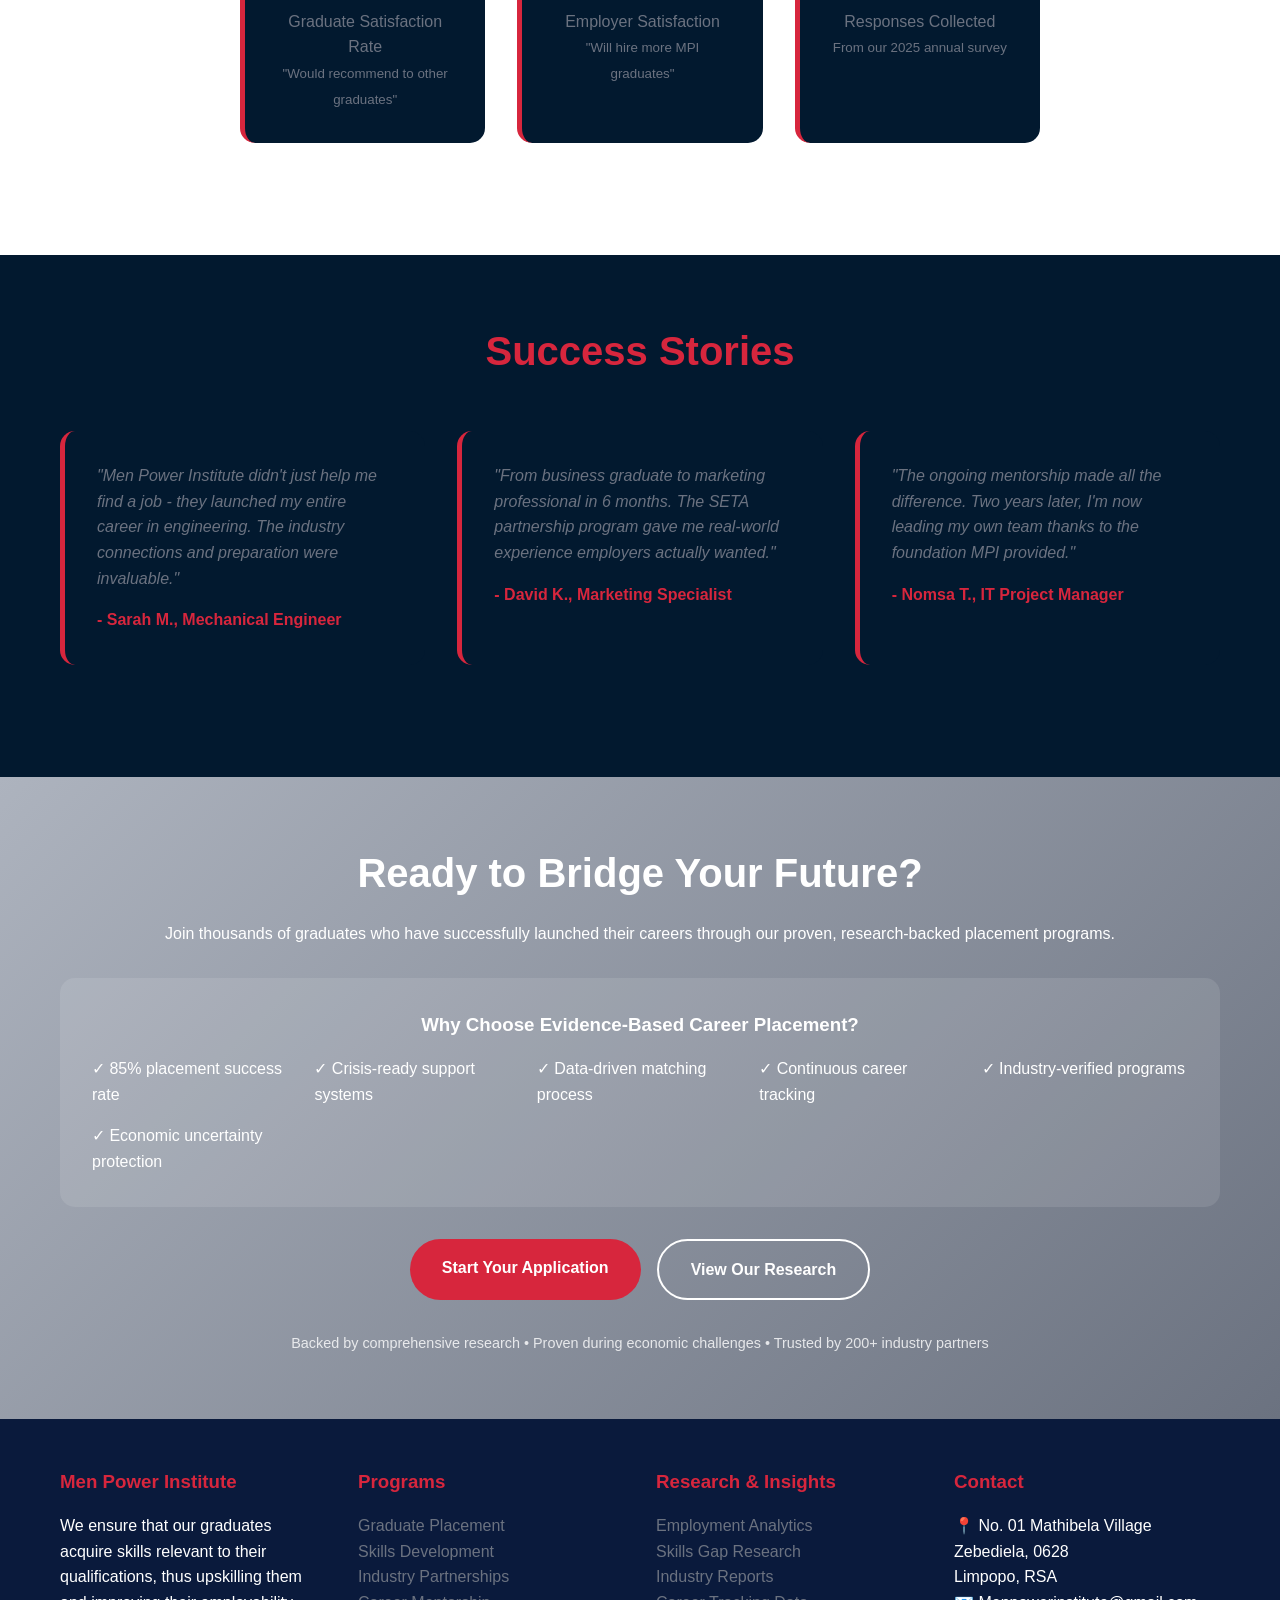
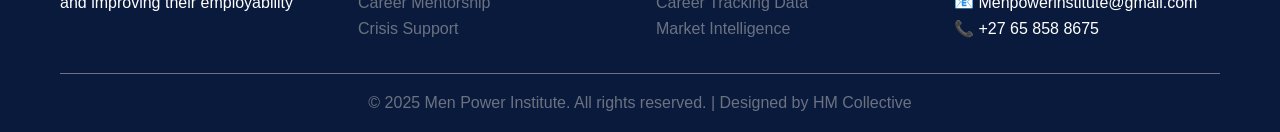
==== commit b4039b4f: "Fix navigation link to Process and Research page" ====
--- a/Home.html
+++ b/Home.html
@@ -13,7 +13,7 @@
                     <div class="logo">Men Power Institute</div>
                     <ul class="nav-menu">
                         <li><a href="Home">Home</a></li>
-                        <li><a href="Process and Research.html">Process & Research</a></li>
+                        <li><a href="Process-and-Research.html">Process & Research</a></li>
                         <li><a href="#success">Success Stories</a></li>
                         <li><a href="#about">About</a></li>
                         <li><a href="Contact.html">Contact</a></li>
